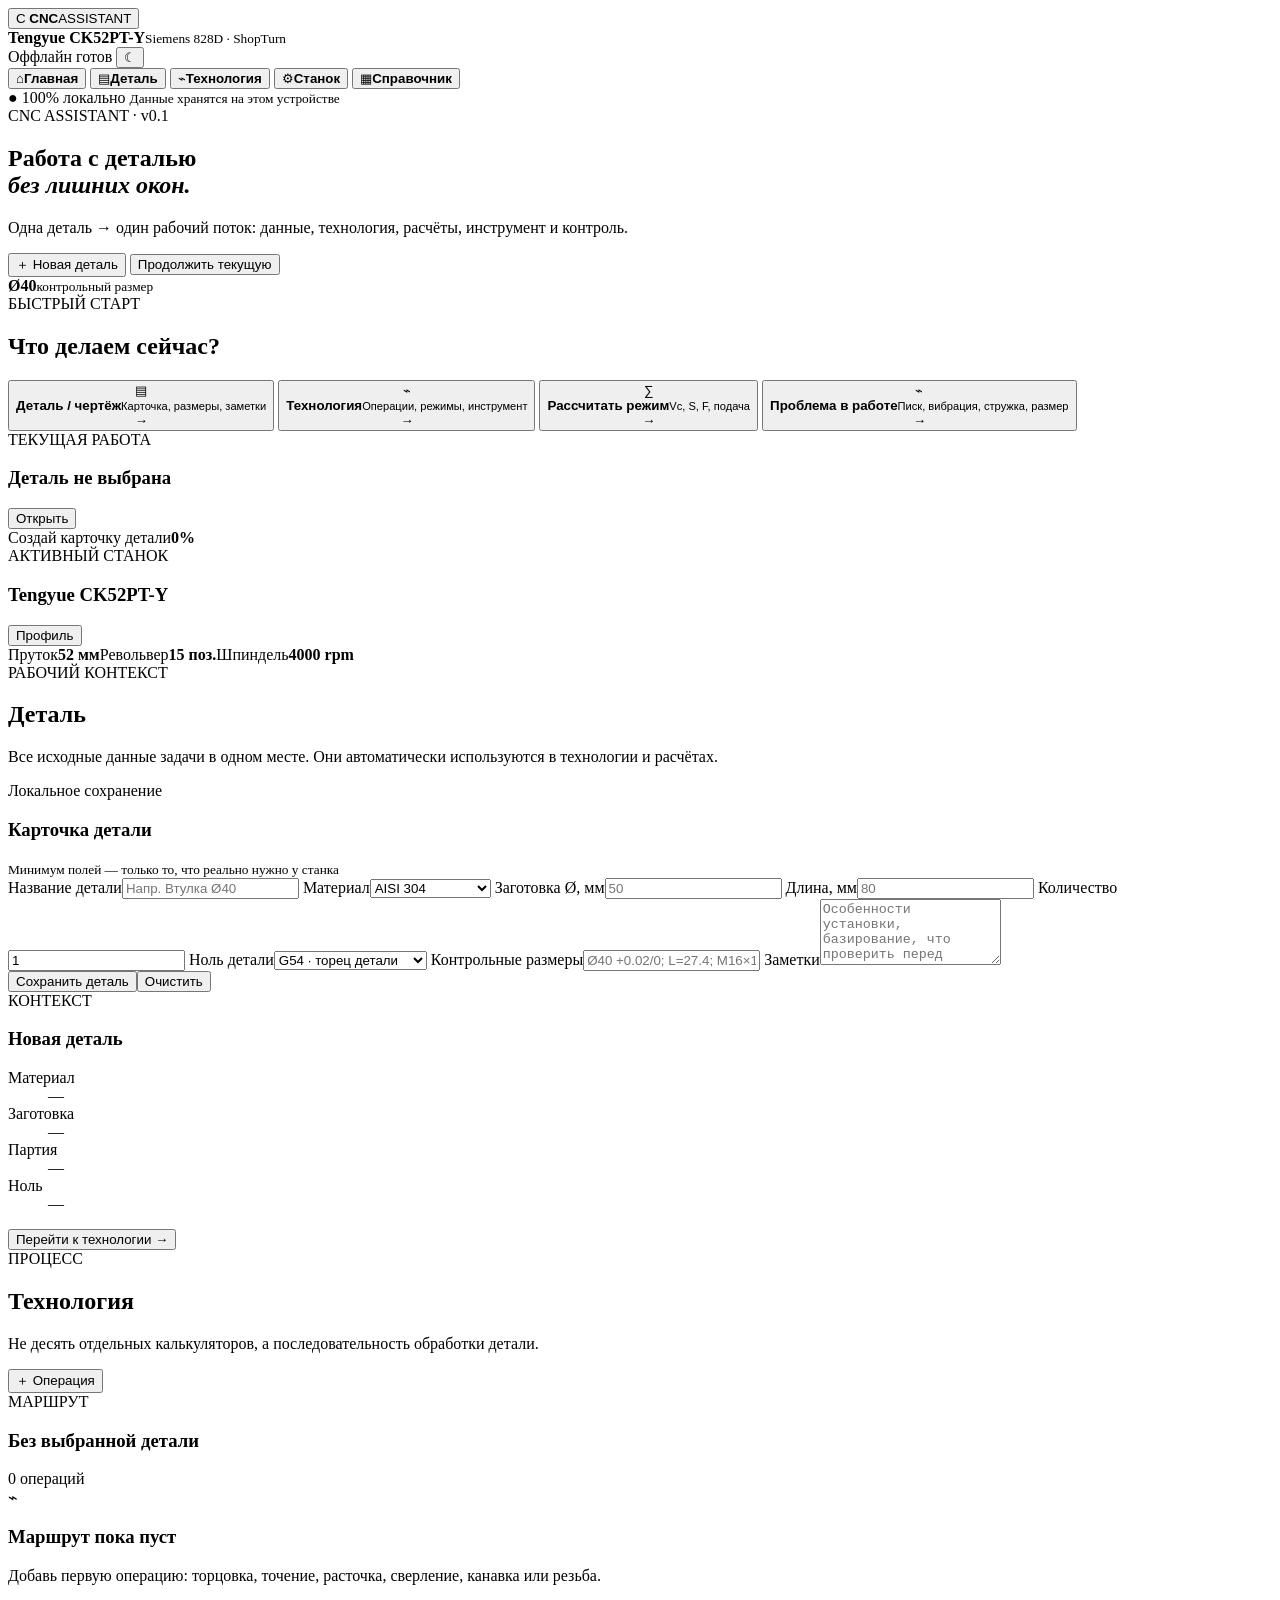
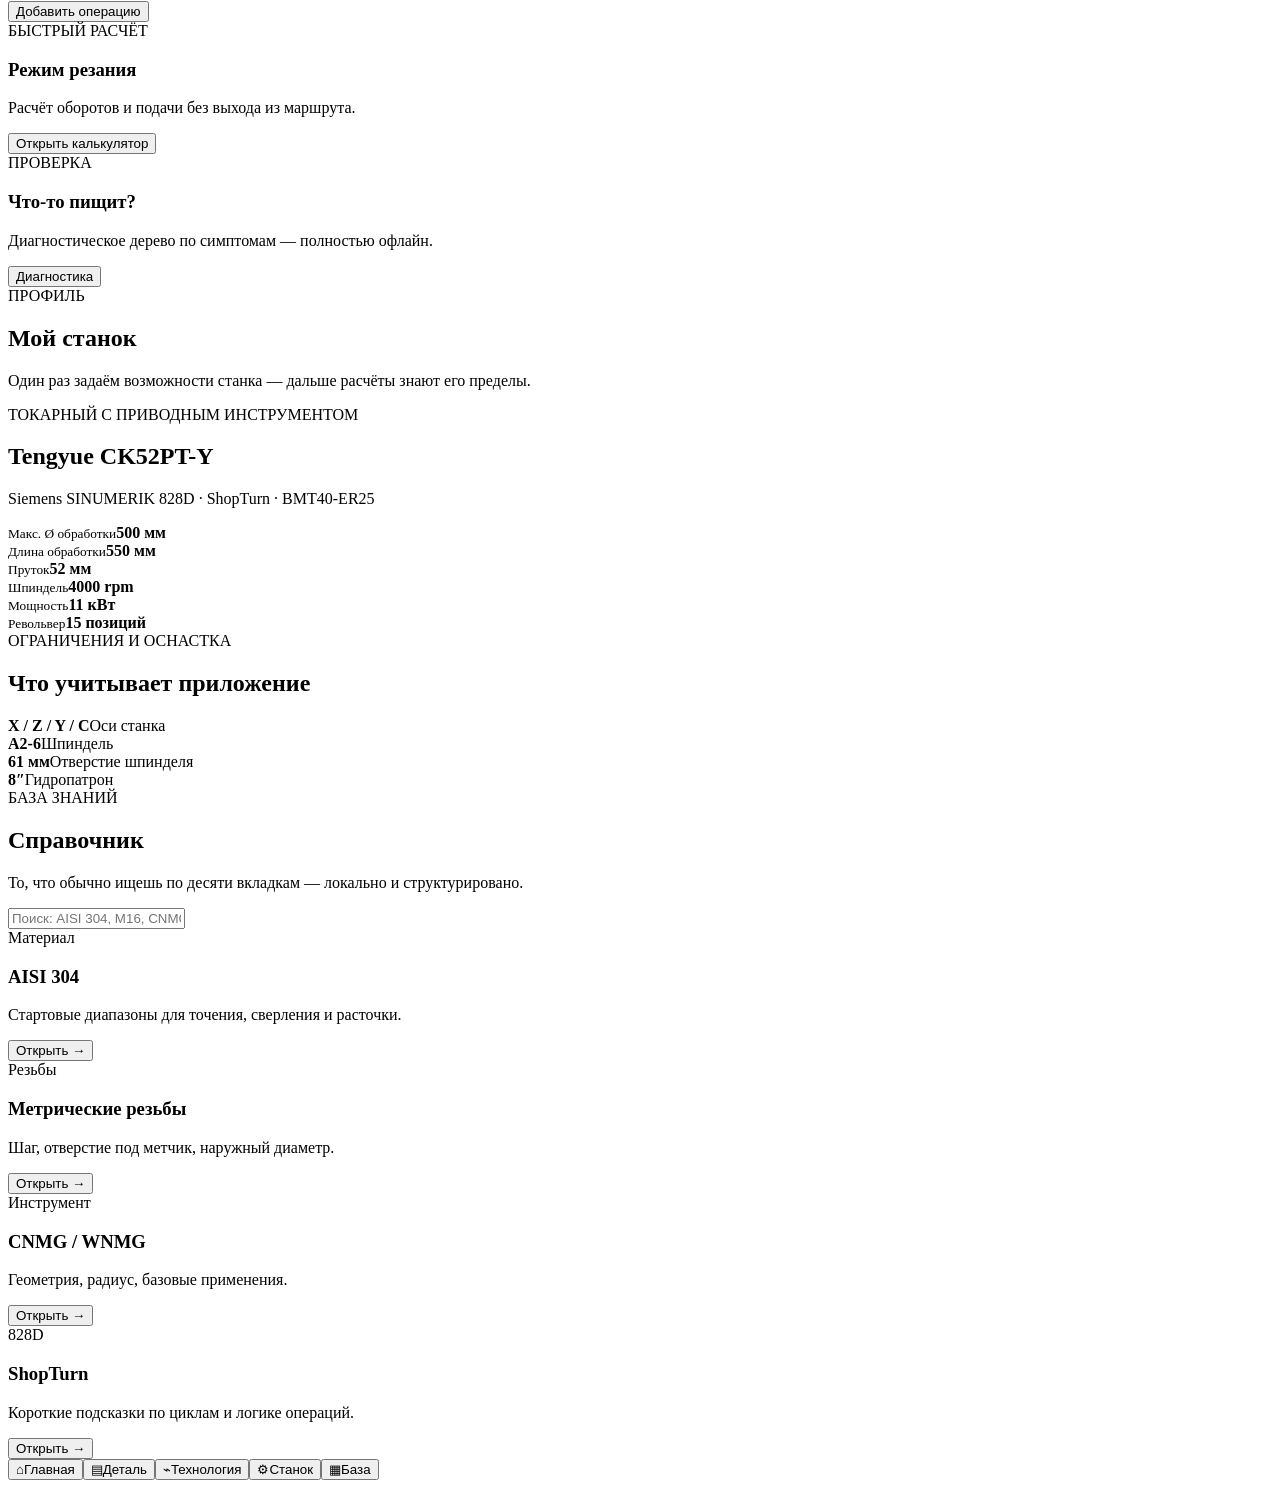
==== index.html @ 75bc3cf3 "feat: add structured CNC Assistant shell" ====
<!doctype html>
<html lang="ru">
<head>
  <meta charset="utf-8" />
  <meta name="viewport" content="width=device-width,initial-scale=1,viewport-fit=cover" />
  <meta name="theme-color" content="#071019" />
  <meta name="description" content="Offline CNC Assistant for Siemens 828D: job cards, cutting calculators, tooling, materials and diagnostics." />
  <title>CNC Assistant · 828D</title>
  <link rel="manifest" href="./manifest.webmanifest" />
  <link rel="icon" href="./icons/icon.svg" type="image/svg+xml" />
  <link rel="stylesheet" href="./src/styles.css" />
</head>
<body>
  <div class="app-shell">
    <header class="topbar">
      <button class="brand" data-nav="home" aria-label="На главную">
        <span class="brand-mark" aria-hidden="true">C</span>
        <span class="brand-copy"><strong>CNC</strong><span>ASSISTANT</span></span>
      </button>
      <div class="machine-pill" title="Активный профиль станка">
        <span class="machine-dot"></span>
        <span><strong>Tengyue CK52PT-Y</strong><small>Siemens 828D · ShopTurn</small></span>
      </div>
      <div class="top-actions">
        <span class="status-pill" id="networkStatus"><i></i><span>Оффлайн готов</span></span>
        <button class="icon-btn" id="themeToggle" aria-label="Сменить тему" title="Сменить тему">☾</button>
      </div>
    </header>

    <aside class="sidebar" aria-label="Навигация">
      <nav class="nav-list">
        <button class="nav-item active" data-nav="home"><span>⌂</span><b>Главная</b></button>
        <button class="nav-item" data-nav="job"><span>▤</span><b>Деталь</b></button>
        <button class="nav-item" data-nav="technology"><span>⌁</span><b>Технология</b></button>
        <button class="nav-item" data-nav="machine"><span>⚙</span><b>Станок</b></button>
        <button class="nav-item" data-nav="reference"><span>▦</span><b>Справочник</b></button>
      </nav>
      <div class="sidebar-foot">
        <span class="offline-badge">● 100% локально</span>
        <small>Данные хранятся на этом устройстве</small>
      </div>
    </aside>

    <main class="workspace">
      <section class="view active" id="view-home" data-view="home">
        <div class="hero panel">
          <div class="hero-copy">
            <span class="eyebrow">CNC ASSISTANT · v0.1</span>
            <h1>Работа с деталью<br><em>без лишних окон.</em></h1>
            <p>Одна деталь → один рабочий поток: данные, технология, расчёты, инструмент и контроль.</p>
            <div class="hero-actions">
              <button class="btn primary" data-nav="job">＋ Новая деталь</button>
              <button class="btn" id="resumeJobBtn">Продолжить текущую</button>
            </div>
          </div>
          <div class="hero-visual" aria-hidden="true">
            <div class="part-iso"><span class="ring r1"></span><span class="ring r2"></span><span class="ring r3"></span><span class="axis"></span></div>
            <div class="visual-tag"><b>Ø40</b><small>контрольный размер</small></div>
          </div>
        </div>

        <div class="section-head"><div><span class="eyebrow">БЫСТРЫЙ СТАРТ</span><h2>Что делаем сейчас?</h2></div></div>
        <div class="action-grid">
          <button class="action-card" data-nav="job"><span class="action-icon">▤</span><div><strong>Деталь / чертёж</strong><small>Карточка, размеры, заметки</small></div><i>→</i></button>
          <button class="action-card" data-nav="technology"><span class="action-icon">⌁</span><div><strong>Технология</strong><small>Операции, режимы, инструмент</small></div><i>→</i></button>
          <button class="action-card" data-open="calculator"><span class="action-icon">∑</span><div><strong>Рассчитать режим</strong><small>Vc, S, F, подача</small></div><i>→</i></button>
          <button class="action-card" data-open="diagnostics"><span class="action-icon">⌁</span><div><strong>Проблема в работе</strong><small>Писк, вибрация, стружка, размер</small></div><i>→</i></button>
        </div>

        <div class="home-columns">
          <section class="panel compact-panel">
            <div class="panel-title"><div><span class="eyebrow">ТЕКУЩАЯ РАБОТА</span><h3 id="currentJobTitle">Деталь не выбрана</h3></div><button class="text-btn" data-nav="job">Открыть</button></div>
            <div class="job-progress" id="jobProgress">
              <div class="progress-track"><span style="width:0%"></span></div>
              <div class="progress-meta"><span>Создай карточку детали</span><b>0%</b></div>
            </div>
          </section>
          <section class="panel compact-panel machine-summary">
            <div class="panel-title"><div><span class="eyebrow">АКТИВНЫЙ СТАНОК</span><h3>Tengyue CK52PT-Y</h3></div><button class="text-btn" data-nav="machine">Профиль</button></div>
            <div class="spec-row"><span>Пруток</span><b>52 мм</b><span>Револьвер</span><b>15 поз.</b><span>Шпиндель</span><b>4000 rpm</b></div>
          </section>
        </div>
      </section>

      <section class="view" id="view-job" data-view="job">
        <div class="page-head"><div><span class="eyebrow">РАБОЧИЙ КОНТЕКСТ</span><h1>Деталь</h1><p>Все исходные данные задачи в одном месте. Они автоматически используются в технологии и расчётах.</p></div><span class="local-chip">Локальное сохранение</span></div>
        <div class="content-split">
          <form class="panel form-panel" id="jobForm">
            <div class="panel-title"><div><h3>Карточка детали</h3><small>Минимум полей — только то, что реально нужно у станка</small></div></div>
            <div class="form-grid">
              <label><span>Название детали</span><input id="jobName" placeholder="Напр. Втулка Ø40" /></label>
              <label><span>Материал</span><select id="jobMaterial"><option>AISI 304</option><option>Сталь 45</option><option>40Х</option><option>Алюминий 6061</option><option>Полиамид PA6</option><option>PE1000</option></select></label>
              <label><span>Заготовка Ø, мм</span><input id="stockDiameter" type="number" inputmode="decimal" placeholder="50" /></label>
              <label><span>Длина, мм</span><input id="stockLength" type="number" inputmode="decimal" placeholder="80" /></label>
              <label><span>Количество</span><input id="jobQty" type="number" inputmode="numeric" min="1" value="1" /></label>
              <label><span>Ноль детали</span><select id="jobZero"><option>G54 · торец детали</option><option>G54 · торец кулачков</option><option>G55</option></select></label>
              <label class="wide"><span>Контрольные размеры</span><input id="controlDims" placeholder="Ø40 +0.02/0; L=27.4; M16×1.5" /></label>
              <label class="wide"><span>Заметки</span><textarea id="jobNotes" rows="4" placeholder="Особенности установки, базирование, что проверить перед запуском…"></textarea></label>
            </div>
            <div class="form-actions"><button class="btn primary" type="submit">Сохранить деталь</button><button class="btn danger-ghost" type="button" id="clearJobBtn">Очистить</button></div>
          </form>
          <aside class="panel context-card">
            <span class="eyebrow">КОНТЕКСТ</span><h3 id="jobContextName">Новая деталь</h3>
            <div class="context-part"><div class="mini-part"></div></div>
            <dl id="jobContextList"><div><dt>Материал</dt><dd>—</dd></div><div><dt>Заготовка</dt><dd>—</dd></div><div><dt>Партия</dt><dd>—</dd></div><div><dt>Ноль</dt><dd>—</dd></div></dl>
            <button class="btn full" data-nav="technology">Перейти к технологии →</button>
          </aside>
        </div>
      </section>

      <section class="view" id="view-technology" data-view="technology">
        <div class="page-head"><div><span class="eyebrow">ПРОЦЕСС</span><h1>Технология</h1><p>Не десять отдельных калькуляторов, а последовательность обработки детали.</p></div><button class="btn primary" id="addOperationBtn">＋ Операция</button></div>
        <div class="process-layout">
          <section class="panel process-panel">
            <div class="process-top"><div><span class="eyebrow">МАРШРУТ</span><h3 id="techJobName">Без выбранной детали</h3></div><span class="step-count" id="operationCount">0 операций</span></div>
            <div class="operations" id="operationsList"></div>
            <div class="empty-state" id="operationsEmpty"><span>⌁</span><h3>Маршрут пока пуст</h3><p>Добавь первую операцию: торцовка, точение, расточка, сверление, канавка или резьба.</p><button class="btn" id="emptyAddOperation">Добавить операцию</button></div>
          </section>
          <aside class="stack">
            <section class="panel side-tool"><span class="eyebrow">БЫСТРЫЙ РАСЧЁТ</span><h3>Режим резания</h3><p>Расчёт оборотов и подачи без выхода из маршрута.</p><button class="btn full" data-open="calculator">Открыть калькулятор</button></section>
            <section class="panel side-tool"><span class="eyebrow">ПРОВЕРКА</span><h3>Что-то пищит?</h3><p>Диагностическое дерево по симптомам — полностью офлайн.</p><button class="btn full" data-open="diagnostics">Диагностика</button></section>
          </aside>
        </div>
      </section>

      <section class="view" id="view-machine" data-view="machine">
        <div class="page-head"><div><span class="eyebrow">ПРОФИЛЬ</span><h1>Мой станок</h1><p>Один раз задаём возможности станка — дальше расчёты знают его пределы.</p></div></div>
        <section class="machine-hero panel"><div><div class="machine-art"><div class="lathe-body"><i></i><b></b><em></em></div></div></div><div class="machine-info"><span class="eyebrow">ТОКАРНЫЙ С ПРИВОДНЫМ ИНСТРУМЕНТОМ</span><h2>Tengyue CK52PT-Y</h2><p>Siemens SINUMERIK 828D · ShopTurn · BMT40-ER25</p><div class="spec-grid"><div><small>Макс. Ø обработки</small><b>500 мм</b></div><div><small>Длина обработки</small><b>550 мм</b></div><div><small>Пруток</small><b>52 мм</b></div><div><small>Шпиндель</small><b>4000 rpm</b></div><div><small>Мощность</small><b>11 кВт</b></div><div><small>Револьвер</small><b>15 позиций</b></div></div></div></section>
        <div class="section-head"><div><span class="eyebrow">ОГРАНИЧЕНИЯ И ОСНАСТКА</span><h2>Что учитывает приложение</h2></div></div>
        <div class="feature-row"><div class="feature-card"><b>X / Z / Y / C</b><span>Оси станка</span></div><div class="feature-card"><b>A2-6</b><span>Шпиндель</span></div><div class="feature-card"><b>61 мм</b><span>Отверстие шпинделя</span></div><div class="feature-card"><b>8″</b><span>Гидропатрон</span></div></div>
      </section>

      <section class="view" id="view-reference" data-view="reference">
        <div class="page-head"><div><span class="eyebrow">БАЗА ЗНАНИЙ</span><h1>Справочник</h1><p>То, что обычно ищешь по десяти вкладкам — локально и структурировано.</p></div><input class="search-input" id="referenceSearch" placeholder="Поиск: AISI 304, M16, CNMG…" /></div>
        <div class="reference-grid" id="referenceGrid">
          <article class="reference-card" data-search="aisi 304 нержавеющая сталь режимы материал"><span>Материал</span><h3>AISI 304</h3><p>Стартовые диапазоны для точения, сверления и расточки.</p><button data-open="material304">Открыть →</button></article>
          <article class="reference-card" data-search="резьба метрическая m16 m12 шаг отверстие"><span>Резьбы</span><h3>Метрические резьбы</h3><p>Шаг, отверстие под метчик, наружный диаметр.</p><button data-open="threads">Открыть →</button></article>
          <article class="reference-card" data-search="пластины cnmg wnmg инструмент токарный"><span>Инструмент</span><h3>CNMG / WNMG</h3><p>Геометрия, радиус, базовые применения.</p><button data-open="inserts">Открыть →</button></article>
          <article class="reference-card" data-search="shopturn siemens 828d циклы g код"><span>828D</span><h3>ShopTurn</h3><p>Короткие подсказки по циклам и логике операций.</p><button data-open="shopturn">Открыть →</button></article>
        </div>
      </section>
    </main>

    <nav class="mobile-nav" aria-label="Мобильная навигация">
      <button class="active" data-nav="home"><span>⌂</span>Главная</button><button data-nav="job"><span>▤</span>Деталь</button><button data-nav="technology"><span>⌁</span>Технология</button><button data-nav="machine"><span>⚙</span>Станок</button><button data-nav="reference"><span>▦</span>База</button>
    </nav>
  </div>

  <dialog class="modal" id="calculatorModal">
    <div class="modal-head"><div><span class="eyebrow">КАЛЬКУЛЯТОР</span><h2>Режим резания</h2></div><button class="close-btn" data-close>×</button></div>
    <form id="cuttingForm" class="calculator-form">
      <label><span>Диаметр D, мм</span><input id="calcD" type="number" value="40" step="0.1" /></label>
      <label><span>Скорость Vc, м/мин</span><input id="calcVc" type="number" value="120" step="1" /></label>
      <label><span>Подача f, мм/об</span><input id="calcF" type="number" value="0.08" step="0.01" /></label>
      <button class="btn primary" type="submit">Рассчитать</button>
    </form>
    <div class="calc-result"><div><small>Обороты</small><strong id="calcRpm">955</strong><span>об/мин</span></div><div><small>Подача</small><strong id="calcFeed">76</strong><span>мм/мин</span></div></div>
    <p class="hint">Формулы: n = 1000·Vc/(π·D), Vf = n·f. Это расчёт, а не автоматический выбор безопасного режима.</p>
  </dialog>

  <dialog class="modal" id="diagnosticsModal">
    <div class="modal-head"><div><span class="eyebrow">ДИАГНОСТИКА</span><h2>Что происходит?</h2></div><button class="close-btn" data-close>×</button></div>
    <div class="diagnostic-chips" id="diagnosticChips"><button data-diag="squeal">Писк / скрип</button><button data-diag="vibration">Вибрация</button><button data-diag="chips">Плохая стружка</button><button data-diag="size">Уходит размер</button></div>
    <div class="diag-result" id="diagResult"><span>Выбери симптом — покажу последовательность проверок без гадания и «магии».</span></div>
  </dialog>

  <dialog class="modal" id="operationModal">
    <div class="modal-head"><div><span class="eyebrow">МАРШРУТ</span><h2>Добавить операцию</h2></div><button class="close-btn" data-close>×</button></div>
    <form id="operationForm" class="operation-form">
      <label><span>Операция</span><select id="opType"><option>Торцовка</option><option>Наружное точение</option><option>Расточка</option><option>Сверление</option><option>Канавка</option><option>Отрезка</option><option>Наружная резьба</option><option>Внутренняя резьба</option></select></label>
      <label><span>Инструмент / позиция</span><input id="opTool" placeholder="T01 · CNMG120404" /></label>
      <div class="triple"><label><span>S, об/мин</span><input id="opRpm" type="number" placeholder="750" /></label><label><span>F, мм/об</span><input id="opFeed" type="number" step="0.01" placeholder="0.06" /></label><label><span>ap, мм</span><input id="opDepth" type="number" step="0.1" placeholder="1.0" /></label></div>
      <label><span>Комментарий</span><input id="opNote" placeholder="Черновой проход / контроль Ø…" /></label>
      <button class="btn primary" type="submit">Добавить в маршрут</button>
    </form>
  </dialog>

  <dialog class="modal info-modal" id="infoModal"><div class="modal-head"><div><span class="eyebrow">СПРАВОЧНИК</span><h2 id="infoTitle">Справка</h2></div><button class="close-btn" data-close>×</button></div><div id="infoContent" class="info-content"></div></dialog>

  <div class="toast" id="toast" role="status" aria-live="polite"></div>
  <script src="./src/app.js" defer></script>
</body>
</html>
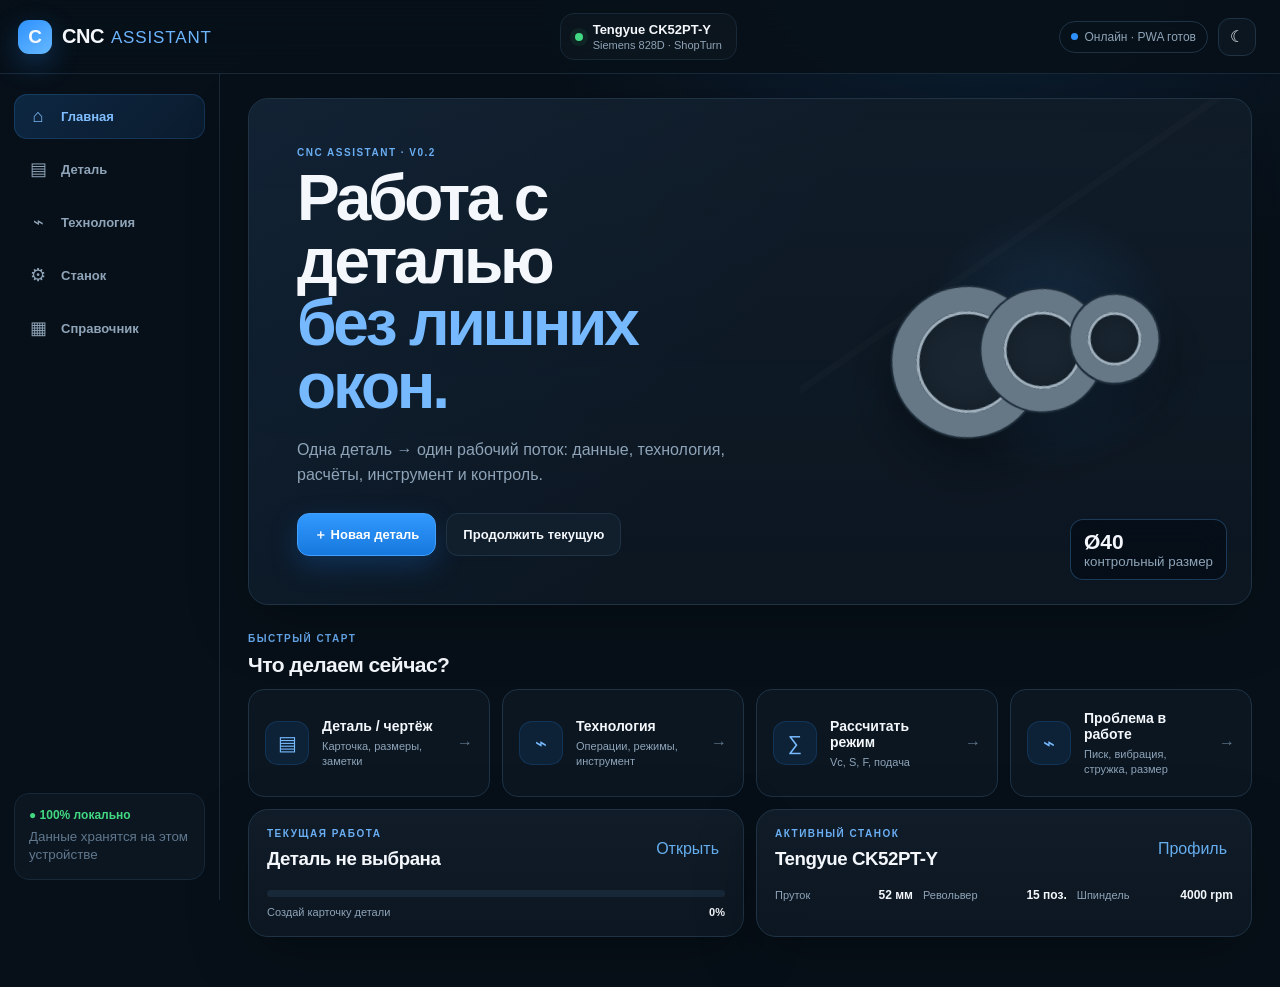
==== commit aaf6b133: "Load app viewport styles before first paint" ====
--- a/index.html
+++ b/index.html
@@ -2,13 +2,17 @@
 <html lang="ru">
 <head>
   <meta charset="utf-8" />
-  <meta name="viewport" content="width=device-width,initial-scale=1,viewport-fit=cover" />
+  <meta name="viewport" content="width=device-width,initial-scale=1,viewport-fit=cover,user-scalable=no" />
   <meta name="theme-color" content="#071019" />
+  <meta name="apple-mobile-web-app-capable" content="yes" />
+  <meta name="apple-mobile-web-app-status-bar-style" content="black-translucent" />
+  <meta name="apple-mobile-web-app-title" content="CNC 828D" />
   <meta name="description" content="Offline CNC Assistant for Siemens 828D: job cards, cutting calculators, tooling, materials and diagnostics." />
   <title>CNC Assistant · 828D</title>
   <link rel="manifest" href="./manifest.webmanifest" />
   <link rel="icon" href="./icons/icon.svg" type="image/svg+xml" />
   <link rel="stylesheet" href="./src/styles.css" />
+  <link id="v02css" rel="stylesheet" href="./src/v02.css" />
 </head>
 <body>
   <div class="app-shell">
--- a/src/styles.css
+++ b/src/styles.css
@@ -0,0 +1,12 @@
+:root{
+  color-scheme:dark;
+  --bg:#071019;--bg2:#0a141f;--panel:#0d1824cc;--panel-solid:#0e1a26;--panel-2:#111f2d;--line:#1f3345;--line-soft:#172839;
+  --text:#f4f7fb;--muted:#8fa4b8;--faint:#61788e;--blue:#2e91ff;--blue2:#146fd4;--green:#42d982;--amber:#ffb84a;--red:#ff6778;
+  --shadow:0 18px 60px rgba(0,0,0,.28);--radius:20px;--radius-sm:14px;
+  --sidebar:220px;--topbar:74px;
+}
+:root.light{color-scheme:light;--bg:#eef3f7;--bg2:#f7f9fb;--panel:#ffffffd9;--panel-solid:#fff;--panel-2:#f4f7fa;--line:#d7e0e8;--line-soft:#e6edf3;--text:#102131;--muted:#5f7284;--faint:#8192a2;--blue:#087cf1;--blue2:#0068cf;--green:#159d5b;--shadow:0 18px 60px rgba(31,59,82,.12)}
+*{box-sizing:border-box}html{background:var(--bg);scroll-behavior:smooth}body{margin:0;background:radial-gradient(circle at 76% -10%,rgba(46,145,255,.13),transparent 28rem),var(--bg);color:var(--text);font-family:Inter,ui-sans-serif,-apple-system,BlinkMacSystemFont,"SF Pro Display","Segoe UI",sans-serif;min-height:100vh}button,input,select,textarea{font:inherit}button{color:inherit}button:focus-visible,input:focus-visible,select:focus-visible,textarea:focus-visible{outline:2px solid var(--blue);outline-offset:2px}.app-shell{min-height:100vh;display:grid;grid-template-columns:var(--sidebar) 1fr;grid-template-rows:var(--topbar) 1fr;grid-template-areas:"top top" "side main"}.topbar{grid-area:top;display:grid;grid-template-columns:var(--sidebar) minmax(280px,1fr) auto;align-items:center;height:var(--topbar);border-bottom:1px solid var(--line-soft);background:color-mix(in srgb,var(--bg) 88%,transparent);backdrop-filter:blur(24px);position:sticky;top:0;z-index:30;padding:0 24px 0 18px}.brand{height:100%;border:0;background:transparent;display:flex;align-items:center;gap:10px;cursor:pointer;padding:0}.brand-mark{width:34px;height:34px;border-radius:11px;background:linear-gradient(145deg,var(--blue),#66b9ff);display:grid;place-items:center;font-size:19px;font-weight:900;box-shadow:0 10px 28px rgba(46,145,255,.28)}.brand-copy{display:flex;gap:7px;align-items:baseline;letter-spacing:-.03em}.brand-copy strong{font-size:20px}.brand-copy span{font-size:17px;color:#6cb5ff;letter-spacing:.05em}.machine-pill{justify-self:center;display:flex;align-items:center;gap:10px;padding:8px 14px;border:1px solid var(--line-soft);border-radius:14px;background:rgba(255,255,255,.018)}.machine-pill>span:last-child{display:flex;flex-direction:column}.machine-pill strong{font-size:13px}.machine-pill small{font-size:11px;color:var(--muted);margin-top:2px}.machine-dot{width:8px;height:8px;border-radius:50%;background:var(--green);box-shadow:0 0 0 5px rgba(66,217,130,.08)}.top-actions{display:flex;align-items:center;gap:10px}.status-pill{display:flex;align-items:center;gap:7px;border:1px solid var(--line);border-radius:999px;padding:8px 11px;color:var(--muted);font-size:12px}.status-pill i{width:7px;height:7px;background:var(--green);border-radius:50%}.status-pill.online i{background:var(--blue)}.icon-btn,.close-btn{width:38px;height:38px;border:1px solid var(--line);background:var(--panel);border-radius:12px;cursor:pointer}.sidebar{grid-area:side;position:sticky;top:var(--topbar);height:calc(100vh - var(--topbar));border-right:1px solid var(--line-soft);padding:20px 14px;display:flex;flex-direction:column;justify-content:space-between}.nav-list{display:flex;flex-direction:column;gap:7px}.nav-item{border:0;background:transparent;padding:12px 13px;border-radius:13px;display:flex;align-items:center;gap:12px;cursor:pointer;color:var(--muted);text-align:left}.nav-item span{font-size:18px;width:22px;text-align:center}.nav-item b{font-size:13px;font-weight:650}.nav-item:hover{background:rgba(255,255,255,.025);color:var(--text)}.nav-item.active{background:linear-gradient(135deg,rgba(46,145,255,.18),rgba(46,145,255,.09));box-shadow:inset 0 0 0 1px rgba(70,161,255,.18);color:#81beff}.sidebar-foot{border:1px solid var(--line-soft);border-radius:15px;padding:14px;background:var(--panel);display:flex;flex-direction:column;gap:6px}.sidebar-foot small{color:var(--faint);line-height:1.4}.offline-badge{color:var(--green);font-size:12px;font-weight:700}.workspace{grid-area:main;padding:24px 28px 50px;min-width:0}.view{display:none;animation:fade .22s ease}.view.active{display:block}@keyframes fade{from{opacity:0;transform:translateY(5px)}to{opacity:1;transform:none}}.panel{background:linear-gradient(180deg,color-mix(in srgb,var(--panel-solid) 96%,white 1%),var(--panel));border:1px solid var(--line);border-radius:var(--radius);box-shadow:var(--shadow)}.hero{min-height:330px;display:grid;grid-template-columns:1.1fr .9fr;overflow:hidden;position:relative}.hero:before{content:"";position:absolute;inset:0;background:linear-gradient(120deg,rgba(46,145,255,.06),transparent 50%);pointer-events:none}.hero-copy{padding:48px 48px;position:relative;z-index:2}.eyebrow{display:block;font-size:10px;letter-spacing:.15em;font-weight:800;color:#6aaef4;text-transform:uppercase;margin-bottom:9px}.hero h1,.page-head h1{margin:0;letter-spacing:-.05em;line-height:.98}.hero h1{font-size:clamp(42px,5vw,68px);max-width:720px}.hero h1 em{font-style:normal;color:#76b9ff}.hero p{color:var(--muted);max-width:650px;font-size:16px;line-height:1.55;margin:20px 0 26px}.hero-actions{display:flex;gap:10px;flex-wrap:wrap}.btn{border:1px solid var(--line);background:var(--panel-2);color:var(--text);border-radius:12px;padding:11px 16px;min-height:43px;cursor:pointer;font-weight:700;font-size:13px;transition:.18s ease}.btn:hover{transform:translateY(-1px);border-color:#35516a}.btn.primary{background:linear-gradient(180deg,#3299ff,#1678dd);border-color:#43a0ff;color:white;box-shadow:0 10px 28px rgba(24,121,222,.25)}.btn.full{width:100%}.btn.danger-ghost{color:var(--red);background:transparent}.hero-visual{position:relative;min-height:330px;background:radial-gradient(circle at 55% 48%,rgba(52,130,204,.22),transparent 36%),linear-gradient(145deg,transparent 0 35%,rgba(255,255,255,.015) 35% 36%,transparent 36% 100%)}.part-iso{position:absolute;width:280px;height:150px;left:50%;top:50%;transform:translate(-48%,-50%) rotate(-9deg);filter:drop-shadow(0 25px 30px rgba(0,0,0,.35))}.ring{position:absolute;border-radius:50%;border:24px solid #667786;background:#1a2732;box-shadow:inset 0 0 0 3px #9fb0bc,inset 0 0 28px #111a23,0 0 0 2px #1c2b37}.r1{width:150px;height:150px;left:0}.r2{width:122px;height:122px;left:90px;top:14px;border-width:22px}.r3{width:88px;height:88px;left:180px;top:31px;border-width:17px}.axis{position:absolute;height:32px;width:150px;left:72px;top:59px;border-radius:8px;background:linear-gradient(#95a3ad,#52626f 45%,#2b3a46 48%,#81919d);z-index:-1}.visual-tag{position:absolute;right:24px;bottom:24px;border:1px solid rgba(84,162,238,.3);background:rgba(4,12,20,.66);backdrop-filter:blur(14px);border-radius:13px;padding:10px 13px;display:flex;flex-direction:column}.visual-tag b{font-size:21px}.visual-tag small{color:var(--muted)}.section-head,.page-head,.panel-title,.process-top{display:flex;justify-content:space-between;align-items:flex-end;gap:18px}.section-head{margin:28px 0 12px}.section-head h2,.panel-title h3,.process-top h3{margin:0;letter-spacing:-.025em}.section-head h2{font-size:21px}.action-grid{display:grid;grid-template-columns:repeat(4,1fr);gap:12px}.action-card{min-height:108px;text-align:left;border:1px solid var(--line);border-radius:16px;background:var(--panel);display:grid;grid-template-columns:auto 1fr auto;align-items:center;gap:13px;padding:16px;cursor:pointer;transition:.18s ease}.action-card:hover{transform:translateY(-2px);border-color:#36546d;background:var(--panel-solid)}.action-card>i{font-style:normal;color:var(--faint)}.action-icon{width:44px;height:44px;display:grid;place-items:center;border-radius:13px;background:rgba(46,145,255,.1);border:1px solid rgba(46,145,255,.16);color:#77baff;font-size:20px}.action-card div{display:flex;flex-direction:column;gap:5px}.action-card strong{font-size:14px}.action-card small{color:var(--muted);font-size:11px;line-height:1.35}.home-columns{display:grid;grid-template-columns:1fr 1fr;gap:12px;margin-top:12px}.compact-panel{padding:18px}.panel-title{align-items:center}.panel-title small{color:var(--muted);display:block;margin-top:4px}.text-btn{border:0;background:transparent;color:#66aeef;cursor:pointer}.job-progress{margin-top:20px}.progress-track{height:7px;border-radius:999px;background:var(--line-soft);overflow:hidden}.progress-track span{display:block;height:100%;background:linear-gradient(90deg,var(--blue2),#65b9ff);border-radius:inherit;transition:.3s}.progress-meta{display:flex;justify-content:space-between;color:var(--muted);font-size:11px;margin-top:9px}.progress-meta b{color:var(--text)}.spec-row{display:grid;grid-template-columns:1fr auto 1fr auto 1fr auto;gap:8px 10px;margin-top:18px;align-items:center}.spec-row span{color:var(--muted);font-size:11px}.spec-row b{font-size:12px}.page-head{align-items:center;margin-bottom:20px}.page-head>div{max-width:700px}.page-head h1{font-size:42px}.page-head p{color:var(--muted);line-height:1.5;margin:10px 0 0}.local-chip,.step-count{padding:8px 11px;border-radius:999px;border:1px solid var(--line);font-size:11px;color:var(--green);white-space:nowrap}.content-split{display:grid;grid-template-columns:minmax(0,1fr) 310px;gap:14px}.form-panel,.context-card,.process-panel,.side-tool{padding:22px}.form-grid{display:grid;grid-template-columns:1fr 1fr;gap:14px;margin-top:22px}.form-grid label,.calculator-form label,.operation-form label{display:flex;flex-direction:column;gap:7px}.form-grid label>span,.calculator-form label>span,.operation-form label>span{font-size:11px;color:var(--muted);font-weight:700}.form-grid .wide{grid-column:1/-1}input,select,textarea{width:100%;border:1px solid var(--line);background:var(--bg2);color:var(--text);border-radius:11px;padding:11px 12px;min-height:42px}textarea{resize:vertical}.form-actions{display:flex;gap:9px;margin-top:18px}.context-card h3{font-size:24px;margin:0}.context-part{height:140px;display:grid;place-items:center;margin:14px 0}.mini-part{width:150px;height:72px;border-radius:36px;background:linear-gradient(180deg,#687988,#31414d 48%,#677985);box-shadow:inset 0 0 0 16px #263540,0 18px 35px rgba(0,0,0,.25);position:relative}.mini-part:after{content:"";position:absolute;width:54px;height:54px;border-radius:50%;left:48px;top:9px;background:var(--bg2);box-shadow:0 0 0 5px #9cacb8}.context-card dl{margin:0 0 18px}.context-card dl div{display:flex;justify-content:space-between;border-bottom:1px solid var(--line-soft);padding:10px 0;gap:18px}.context-card dt{color:var(--muted);font-size:11px}.context-card dd{margin:0;font-size:12px;text-align:right;font-weight:700}.process-layout{display:grid;grid-template-columns:minmax(0,1fr) 290px;gap:14px}.process-top{align-items:center}.operations{display:flex;flex-direction:column;gap:9px;margin-top:18px}.operation-row{display:grid;grid-template-columns:38px minmax(150px,1fr) auto auto;gap:12px;align-items:center;border:1px solid var(--line-soft);background:rgba(255,255,255,.015);border-radius:14px;padding:12px}.op-index{width:32px;height:32px;border-radius:10px;background:rgba(46,145,255,.1);color:#73b8ff;display:grid;place-items:center;font-weight:800;font-size:12px}.op-main{display:flex;flex-direction:column;gap:3px}.op-main b{font-size:13px}.op-main small{font-size:11px;color:var(--muted)}.op-values{display:flex;gap:12px}.op-values span{display:flex;flex-direction:column;color:var(--muted);font-size:9px}.op-values b{color:var(--text);font-size:11px;margin-top:2px}.op-delete{border:0;background:transparent;color:var(--faint);cursor:pointer;font-size:18px}.empty-state{min-height:340px;display:grid;place-items:center;align-content:center;text-align:center;padding:36px}.empty-state>span{font-size:40px;color:#69aff3}.empty-state h3{margin:10px 0 0}.empty-state p{color:var(--muted);max-width:420px;line-height:1.5}.stack{display:flex;flex-direction:column;gap:14px}.side-tool h3{margin:0}.side-tool p{color:var(--muted);font-size:12px;line-height:1.5}.machine-hero{display:grid;grid-template-columns:40% 60%;min-height:360px;overflow:hidden}.machine-art{height:100%;min-height:360px;display:grid;place-items:center;background:radial-gradient(circle,#142f45 0,transparent 63%)}.lathe-body{width:320px;height:120px;border-radius:14px;background:linear-gradient(180deg,#d2d8dc,#788996 52%,#40515d);box-shadow:0 22px 50px rgba(0,0,0,.32);position:relative}.lathe-body:before{content:"";position:absolute;width:85px;height:90px;left:22px;top:15px;border-radius:10px;background:linear-gradient(180deg,#374b5b,#12212d)}.lathe-body i{position:absolute;width:36px;height:36px;border-radius:50%;left:84px;top:42px;background:#0a1219;box-shadow:0 0 0 8px #7b8f9d}.lathe-body b{position:absolute;width:86px;height:100px;right:48px;top:10px;border-radius:10px;background:linear-gradient(180deg,#283b4b,#111f2a)}.lathe-body em{position:absolute;width:42px;height:70px;right:3px;bottom:-18px;background:#334754;transform:skewX(-6deg)}.machine-info{padding:44px}.machine-info h2{font-size:34px;margin:0;letter-spacing:-.04em}.machine-info>p{color:var(--muted)}.spec-grid{display:grid;grid-template-columns:repeat(3,1fr);gap:10px;margin-top:24px}.spec-grid div{border:1px solid var(--line-soft);border-radius:13px;padding:13px;background:rgba(255,255,255,.015);display:flex;flex-direction:column;gap:5px}.spec-grid small{color:var(--muted)}.feature-row{display:grid;grid-template-columns:repeat(4,1fr);gap:12px}.feature-card{border:1px solid var(--line);border-radius:15px;background:var(--panel);padding:18px;display:flex;flex-direction:column;gap:5px}.feature-card b{font-size:22px}.feature-card span{font-size:11px;color:var(--muted)}.search-input{max-width:320px}.reference-grid{display:grid;grid-template-columns:repeat(2,1fr);gap:12px}.reference-card{border:1px solid var(--line);background:var(--panel);border-radius:17px;padding:22px;min-height:180px}.reference-card>span{font-size:10px;text-transform:uppercase;letter-spacing:.13em;color:#6caff0;font-weight:800}.reference-card h3{font-size:22px;margin:12px 0 8px}.reference-card p{color:var(--muted);line-height:1.5;font-size:12px;max-width:460px}.reference-card button{border:0;background:transparent;padding:0;color:#73b8fb;cursor:pointer;font-weight:700;margin-top:12px}.mobile-nav{display:none}.modal{width:min(560px,calc(100vw - 28px));border:1px solid var(--line);border-radius:20px;background:var(--panel-solid);color:var(--text);padding:0;box-shadow:0 30px 100px rgba(0,0,0,.55)}.modal::backdrop{background:rgba(0,5,10,.68);backdrop-filter:blur(6px)}.modal-head{padding:20px 22px 14px;display:flex;justify-content:space-between;align-items:flex-start;border-bottom:1px solid var(--line-soft)}.modal-head h2{margin:0}.close-btn{font-size:22px}.calculator-form,.operation-form{padding:20px 22px;display:grid;grid-template-columns:1fr 1fr;gap:12px}.calculator-form .btn{grid-column:1/-1}.calc-result{display:grid;grid-template-columns:1fr 1fr;gap:10px;padding:0 22px}.calc-result div{border:1px solid var(--line);border-radius:14px;padding:14px;display:grid;grid-template-columns:1fr auto;align-items:end;background:var(--bg2)}.calc-result small{grid-column:1/-1;color:var(--muted)}.calc-result strong{font-size:30px;letter-spacing:-.04em}.calc-result span{font-size:11px;color:var(--muted);padding-bottom:4px}.hint{font-size:10px;color:var(--faint);line-height:1.5;padding:0 22px 20px}.diagnostic-chips{display:flex;gap:8px;flex-wrap:wrap;padding:20px 22px}.diagnostic-chips button{border:1px solid var(--line);background:var(--bg2);border-radius:999px;padding:9px 12px;color:var(--muted);cursor:pointer}.diagnostic-chips button.active{border-color:#318ce7;color:#7bbcff;background:rgba(46,145,255,.09)}.diag-result{margin:0 22px 22px;border:1px solid var(--line-soft);border-radius:14px;padding:16px;background:var(--bg2);color:var(--muted);line-height:1.55;font-size:12px}.diag-result ol{margin:8px 0 0;padding-left:20px}.diag-result li+li{margin-top:7px}.diag-result strong{color:var(--text)}.operation-form{grid-template-columns:1fr}.triple{display:grid;grid-template-columns:repeat(3,1fr);gap:10px}.info-content{padding:20px 22px;line-height:1.55;color:var(--muted);font-size:13px}.info-content h3{color:var(--text)}.info-table{width:100%;border-collapse:collapse}.info-table th,.info-table td{text-align:left;padding:9px 7px;border-bottom:1px solid var(--line-soft)}.info-table th{font-size:10px;text-transform:uppercase;color:var(--faint)}.toast{position:fixed;right:22px;bottom:22px;padding:11px 14px;border-radius:12px;background:#15283a;color:white;border:1px solid #2c4962;box-shadow:var(--shadow);transform:translateY(16px);opacity:0;pointer-events:none;transition:.22s;z-index:100;font-size:12px}.toast.show{transform:none;opacity:1}
+@media(max-width:1050px){:root{--sidebar:82px}.brand-copy{display:none}.sidebar{padding-inline:10px}.nav-item{justify-content:center}.nav-item b,.sidebar-foot small{display:none}.sidebar-foot{align-items:center;padding:10px}.offline-badge{font-size:0}.offline-badge:before{content:"●";font-size:16px}.action-grid{grid-template-columns:repeat(2,1fr)}.content-split,.process-layout{grid-template-columns:1fr}.context-card,.stack{display:grid;grid-template-columns:1fr 1fr}.context-card{grid-template-columns:1fr 1fr;align-items:center}.context-card .eyebrow,.context-card h3,.context-card .btn{grid-column:1/-1}.context-part{margin:0}.machine-hero{grid-template-columns:1fr}.hero{grid-template-columns:1fr}.hero-visual{display:none}.topbar{grid-template-columns:82px 1fr auto}}
+@media(max-width:720px){:root{--topbar:62px}.app-shell{display:block;padding-bottom:78px}.topbar{position:sticky;display:flex;justify-content:space-between;height:62px;padding:0 12px}.brand-mark{width:32px;height:32px}.machine-pill{border:0;padding:0;margin-left:auto;margin-right:8px}.machine-pill strong{font-size:11px}.machine-pill small{display:none}.status-pill{display:none}.sidebar{display:none}.workspace{padding:14px 12px 28px}.mobile-nav{position:fixed;left:8px;right:8px;bottom:max(8px,env(safe-area-inset-bottom));z-index:50;display:grid;grid-template-columns:repeat(5,1fr);border:1px solid var(--line);background:color-mix(in srgb,var(--panel-solid) 92%,transparent);backdrop-filter:blur(24px);border-radius:18px;padding:6px;box-shadow:0 18px 60px rgba(0,0,0,.35)}.mobile-nav button{border:0;background:transparent;color:var(--muted);font-size:9px;padding:6px 2px;border-radius:12px;display:flex;flex-direction:column;gap:3px;align-items:center}.mobile-nav button span{font-size:17px}.mobile-nav button.active{color:#73b8ff;background:rgba(46,145,255,.09)}.hero{min-height:auto}.hero-copy{padding:28px 22px}.hero h1{font-size:39px}.hero p{font-size:14px}.action-grid,.home-columns,.reference-grid,.feature-row{grid-template-columns:1fr}.action-card{min-height:86px}.page-head{align-items:flex-start;flex-direction:column}.page-head h1{font-size:35px}.content-split,.process-layout{display:block}.context-card,.stack{display:block;margin-top:12px}.form-grid{grid-template-columns:1fr}.form-grid .wide{grid-column:auto}.machine-hero{display:block}.machine-art{min-height:230px}.lathe-body{transform:scale(.78)}.machine-info{padding:24px}.spec-grid{grid-template-columns:1fr 1fr}.spec-row{grid-template-columns:1fr auto}.operation-row{grid-template-columns:34px 1fr auto}.op-values{grid-column:2/-1}.calculator-form{grid-template-columns:1fr}.calc-result{grid-template-columns:1fr 1fr}.triple{grid-template-columns:1fr}.toast{right:12px;left:12px;bottom:88px;text-align:center}}
+@media(max-width:390px){.machine-pill{display:none}.hero h1{font-size:35px}.hero-actions .btn{width:100%}.calc-result{grid-template-columns:1fr}.spec-grid{grid-template-columns:1fr}.reference-card{min-height:auto}}
--- a/src/v02.css
+++ b/src/v02.css
@@ -0,0 +1,195 @@
+/* CNC Assistant v0.2 — workshop extensions */
+.v02-toolbar{display:flex;gap:8px;flex-wrap:wrap;align-items:center}.btn.compact{min-height:36px;padding:8px 11px;font-size:12px}.btn.ghost{background:transparent}.btn.good{color:var(--green);border-color:color-mix(in srgb,var(--green) 30%,var(--line))}.btn.warn{color:var(--amber);border-color:color-mix(in srgb,var(--amber) 30%,var(--line))}.job-tools-grid{display:grid;grid-template-columns:minmax(0,.9fr) minmax(0,1.1fr);gap:14px;margin-top:14px}.work-panel{padding:20px}.work-panel .panel-title{margin-bottom:16px}.setup-list{display:grid;gap:8px}.setup-check{display:flex;align-items:center;gap:11px;border:1px solid var(--line-soft);border-radius:12px;padding:11px 12px;background:rgba(255,255,255,.012);cursor:pointer}.setup-check input{width:18px;height:18px;min-height:0;accent-color:var(--blue)}.setup-check span{font-size:12px;line-height:1.35}.setup-check.checked{border-color:rgba(66,217,130,.28);background:rgba(66,217,130,.05)}.setup-meter{margin-top:14px}.setup-meter-top{display:flex;justify-content:space-between;color:var(--muted);font-size:11px;margin-bottom:7px}.setup-meter-track{height:7px;background:var(--line-soft);border-radius:999px;overflow:hidden}.setup-meter-track span{height:100%;display:block;width:0;background:linear-gradient(90deg,var(--blue2),var(--green));transition:.25s}.measure-form{display:grid;grid-template-columns:1.1fr .8fr .7fr .7fr .9fr auto;gap:8px;align-items:end}.measure-form label{display:flex;flex-direction:column;gap:6px}.measure-form label span{font-size:10px;color:var(--muted);font-weight:700}.measure-form input{padding:9px 10px;min-height:38px}.measure-table{margin-top:14px;border-top:1px solid var(--line-soft)}.measure-row{display:grid;grid-template-columns:minmax(110px,1.3fr) .8fr .9fr .8fr auto;gap:10px;align-items:center;padding:10px 2px;border-bottom:1px solid var(--line-soft);font-size:11px}.measure-row .dim{font-weight:800}.measure-row small{color:var(--muted)}.measure-status{border-radius:999px;padding:5px 8px;font-weight:800;text-align:center}.measure-status.ok{color:var(--green);background:rgba(66,217,130,.08)}.measure-status.bad{color:var(--red);background:rgba(255,103,120,.08)}.measure-delete{border:0;background:transparent;color:var(--faint);cursor:pointer;font-size:16px}.route-summary{display:grid;grid-template-columns:repeat(4,1fr);gap:8px;margin:14px 0 0}.route-stat{border:1px solid var(--line-soft);border-radius:12px;padding:10px 11px;background:rgba(255,255,255,.012)}.route-stat small{display:block;color:var(--muted);font-size:9px;text-transform:uppercase;letter-spacing:.08em}.route-stat b{display:block;margin-top:4px;font-size:14px}.operation-row{grid-template-columns:38px minmax(150px,1fr) auto auto!important}.op-tools{display:flex;gap:4px}.op-tools button{width:30px;height:30px;border:1px solid var(--line-soft);background:transparent;border-radius:9px;color:var(--muted);cursor:pointer}.op-tools button:hover{color:var(--text);border-color:#35516a}.op-warning{display:inline-flex;align-items:center;gap:5px;color:var(--amber);font-size:10px;margin-top:4px}.turret-section{margin-top:14px;padding:20px}.turret-head{display:flex;align-items:center;justify-content:space-between;gap:14px;margin-bottom:14px}.turret-grid{display:grid;grid-template-columns:repeat(5,1fr);gap:9px}.turret-slot{min-height:116px;border:1px solid var(--line);border-radius:14px;background:rgba(255,255,255,.014);padding:11px;text-align:left;cursor:pointer;display:flex;flex-direction:column;gap:5px;transition:.16s}.turret-slot:hover{transform:translateY(-1px);border-color:#3c5b74}.turret-slot.empty{border-style:dashed;color:var(--faint)}.turret-slot .slot-no{font-size:9px;color:#68aff5;letter-spacing:.1em;font-weight:900}.turret-slot strong{font-size:12px;line-height:1.25}.turret-slot small{color:var(--muted);font-size:10px;line-height:1.25}.turret-slot .stick{margin-top:auto;color:var(--faint);font-size:9px}.limit-banner{display:none;margin-top:10px;padding:10px 12px;border-radius:11px;font-size:11px;line-height:1.4}.limit-banner.show{display:block}.limit-banner.ok{color:var(--green);background:rgba(66,217,130,.07);border:1px solid rgba(66,217,130,.18)}.limit-banner.warn{color:var(--amber);background:rgba(255,184,74,.07);border:1px solid rgba(255,184,74,.2)}.backup-note{font-size:10px;color:var(--faint);margin-left:auto}.tool-form{display:grid;grid-template-columns:1fr 1fr;gap:12px}.tool-form label{display:flex;flex-direction:column;gap:6px}.tool-form label span{font-size:10px;color:var(--muted);font-weight:700}.tool-form .wide{grid-column:1/-1}.tool-form-actions{display:flex;gap:8px;grid-column:1/-1;margin-top:4px}.modal.wide-modal{width:min(650px,calc(100vw - 28px))}
+@media(max-width:1050px){.job-tools-grid{grid-template-columns:1fr}.turret-grid{grid-template-columns:repeat(3,1fr)}.measure-form{grid-template-columns:repeat(3,1fr)}.measure-form .btn{grid-column:1/-1}.route-summary{grid-template-columns:repeat(2,1fr)}}
+@media(max-width:720px){.job-tools-grid{margin-top:10px}.work-panel,.turret-section{padding:15px}.measure-form{grid-template-columns:1fr 1fr}.measure-row{grid-template-columns:1fr auto auto}.measure-row .range,.measure-row small{display:none}.turret-grid{grid-template-columns:repeat(2,1fr)}.route-summary{grid-template-columns:1fr 1fr}.operation-row{grid-template-columns:34px minmax(0,1fr)!important}.operation-row .op-values{grid-column:2/-1}.operation-row .op-tools{grid-column:2/-1}.backup-note{display:none}.tool-form{grid-template-columns:1fr}.tool-form .wide,.tool-form-actions{grid-column:1}}
+
+/* v0.3 — application viewport contract.
+   Topbar and Dock belong to the app surface, not to document scroll or browser chrome.
+   Safe-area values affect content spacing only; they never move the Dock. */
+@media(max-width:720px){
+  :root{
+    --app-topbar-height:64px;
+    --app-dock-height:68px;
+    --app-dock-width:87%;
+    --app-dock-bottom:2px;
+    --app-content-x:12px;
+    --app-content-gap:14px;
+  }
+
+  html,
+  body{
+    width:100%;
+    height:100%;
+    min-height:100%;
+    overflow:hidden;
+    overscroll-behavior:none;
+  }
+
+  body{
+    position:relative;
+    background:
+      radial-gradient(circle at 78% -10%,rgba(46,145,255,.14),transparent 26rem),
+      var(--bg);
+  }
+
+  .app-shell{
+    position:fixed;
+    inset:0;
+    z-index:0;
+    width:100%;
+    height:100vh;
+    height:100dvh;
+    min-height:0;
+    max-height:100dvh;
+    padding:0;
+    display:grid;
+    grid-template-columns:minmax(0,1fr);
+    grid-template-rows:calc(var(--app-topbar-height) + env(safe-area-inset-top,0px)) minmax(0,1fr);
+    grid-template-areas:"top" "main";
+    overflow:hidden;
+    isolation:isolate;
+  }
+
+  .topbar{
+    grid-area:top;
+    position:relative;
+    inset:auto;
+    top:auto;
+    width:100%;
+    height:100%;
+    min-height:0;
+    margin:0;
+    padding:env(safe-area-inset-top,0px) 12px 0;
+    display:flex;
+    align-items:center;
+    justify-content:space-between;
+    border:0;
+    border-bottom:1px solid var(--line-soft);
+    border-radius:0 0 30px 30px;
+    background:
+      linear-gradient(180deg,rgba(255,255,255,.055),rgba(255,255,255,.016)),
+      color-mix(in srgb,var(--bg) 88%,transparent);
+    box-shadow:0 16px 42px rgba(0,0,0,.20),inset 0 -1px 0 rgba(255,255,255,.025);
+    backdrop-filter:blur(26px) saturate(138%);
+    -webkit-backdrop-filter:blur(26px) saturate(138%);
+    transform:translateZ(0);
+  }
+
+  .workspace{
+    grid-area:main;
+    position:relative;
+    width:100%;
+    max-width:100%;
+    height:100%;
+    min-height:0;
+    margin:0;
+    padding:
+      var(--app-content-gap)
+      var(--app-content-x)
+      calc(var(--app-dock-height) + var(--app-dock-bottom) + 24px + env(safe-area-inset-bottom,0px));
+    overflow-x:hidden;
+    overflow-y:auto;
+    overscroll-behavior-x:none;
+    overscroll-behavior-y:contain;
+    -webkit-overflow-scrolling:touch;
+    scroll-padding-top:var(--app-content-gap);
+    scroll-padding-bottom:calc(var(--app-dock-height) + 28px + env(safe-area-inset-bottom,0px));
+    scrollbar-width:none;
+  }
+
+  .workspace::-webkit-scrollbar{display:none}
+
+  .mobile-nav{
+    position:absolute;
+    left:50%;
+    right:auto;
+    bottom:var(--app-dock-bottom);
+    z-index:70;
+    width:min(var(--app-dock-width),620px);
+    height:var(--app-dock-height);
+    margin:0;
+    padding:6px;
+    display:grid;
+    grid-template-columns:repeat(5,minmax(0,1fr));
+    border:1px solid color-mix(in srgb,var(--line) 86%,white 5%);
+    border-radius:24px;
+    background:
+      linear-gradient(180deg,rgba(255,255,255,.065),rgba(255,255,255,.018)),
+      color-mix(in srgb,var(--panel-solid) 91%,transparent);
+    box-shadow:
+      0 20px 52px rgba(0,0,0,.42),
+      0 2px 10px rgba(0,0,0,.22),
+      inset 0 1px 0 rgba(255,255,255,.055);
+    backdrop-filter:blur(28px) saturate(145%);
+    -webkit-backdrop-filter:blur(28px) saturate(145%);
+    transform:translate3d(-50%,0,0);
+    contain:layout paint;
+  }
+
+  .mobile-nav::before{
+    content:"";
+    position:absolute;
+    inset:1px 14px auto;
+    height:1px;
+    border-radius:999px;
+    background:linear-gradient(90deg,transparent,rgba(255,255,255,.16),transparent);
+    pointer-events:none;
+  }
+
+  .mobile-nav button{
+    min-width:0;
+    min-height:0;
+    padding:6px 2px;
+    border-radius:16px;
+    gap:3px;
+    transition:transform .16s ease,background .18s ease,color .18s ease,box-shadow .18s ease;
+  }
+
+  .mobile-nav button span{
+    font-size:19px;
+    line-height:1;
+  }
+
+  .mobile-nav button.active{
+    color:#7cc0ff;
+    background:linear-gradient(180deg,rgba(46,145,255,.16),rgba(46,145,255,.075));
+    box-shadow:inset 0 0 0 1px rgba(95,176,255,.09);
+  }
+
+  .mobile-nav button:active{transform:scale(.95)}
+
+  .toast{
+    position:absolute;
+    left:12px;
+    right:12px;
+    bottom:calc(var(--app-dock-bottom) + var(--app-dock-height) + 10px);
+    z-index:90;
+    width:auto;
+    margin:0 auto;
+  }
+
+  .hero,
+  .panel,
+  .action-card,
+  .reference-card{
+    backface-visibility:hidden;
+  }
+
+  .btn,
+  .action-card,
+  .nav-item,
+  .mobile-nav button{
+    -webkit-tap-highlight-color:transparent;
+  }
+}
+
+@media(max-width:390px){
+  :root{
+    --app-content-x:10px;
+    --app-dock-width:88%;
+  }
+}
+
+@media(prefers-reduced-motion:reduce){
+  .mobile-nav button{transition:none}
+}
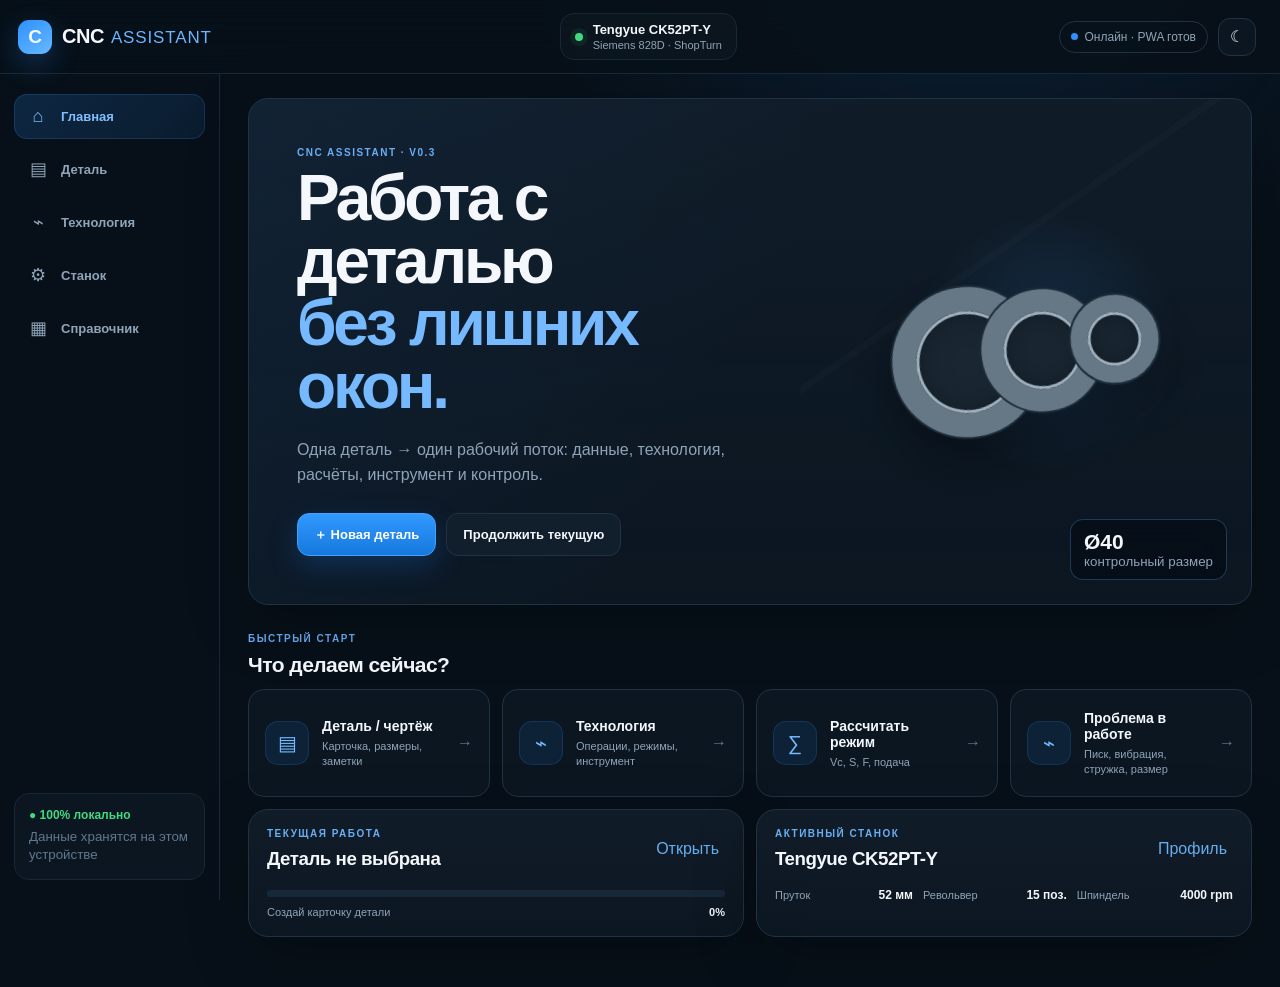
==== commit 2fd8827c: "chore: bust cache for dock behavior update" ====
--- a/index.html
+++ b/index.html
@@ -11,8 +11,8 @@
   <title>CNC Assistant · 828D</title>
   <link rel="manifest" href="./manifest.webmanifest" />
   <link rel="icon" href="./icons/icon.svg" type="image/svg+xml" />
-  <link rel="stylesheet" href="./src/styles.css" />
-  <link id="v02css" rel="stylesheet" href="./src/v02.css" />
+  <link rel="stylesheet" href="./src/styles.css?v=0.4.0" />
+  <link id="v02css" rel="stylesheet" href="./src/v02.css?v=0.4.0" />
 </head>
 <body>
   <div class="app-shell">
@@ -182,6 +182,6 @@
   <dialog class="modal info-modal" id="infoModal"><div class="modal-head"><div><span class="eyebrow">СПРАВОЧНИК</span><h2 id="infoTitle">Справка</h2></div><button class="close-btn" data-close>×</button></div><div id="infoContent" class="info-content"></div></dialog>
 
   <div class="toast" id="toast" role="status" aria-live="polite"></div>
-  <script src="./src/app.js" defer></script>
+  <script src="./src/app.js?v=0.4.0" defer></script>
 </body>
 </html>
--- a/src/v02.css
+++ b/src/v02.css
@@ -100,7 +100,7 @@
   .workspace::-webkit-scrollbar{display:none}
 
   .mobile-nav{
-    position:absolute;
+    position:fixed;
     left:50%;
     right:auto;
     bottom:var(--app-dock-bottom);
@@ -123,7 +123,20 @@
     backdrop-filter:blur(28px) saturate(145%);
     -webkit-backdrop-filter:blur(28px) saturate(145%);
     transform:translate3d(-50%,0,0);
+    opacity:1;
+    transition:
+      transform .28s cubic-bezier(.2,.75,.25,1),
+      opacity .2s ease;
+    will-change:transform,opacity;
     contain:layout paint;
+  }
+
+  /* Hochu behavior: scroll down -> hide, scroll up -> show.
+     Keep X centering while translating the dock below the viewport. */
+  .mobile-nav.is-hidden{
+    transform:translate3d(-50%,145%,0);
+    opacity:.2;
+    pointer-events:none;
   }
 
   .mobile-nav::before{
@@ -191,5 +204,43 @@
 }
 
 @media(prefers-reduced-motion:reduce){
+  .mobile-nav{transition:none!important}
   .mobile-nav button{transition:none}
 }
+
+
+/* v0.3.1 — mobile job-card action grid.
+   Prevent the action row from overflowing the card on phone widths. */
+@media(max-width:720px){
+  #jobForm .form-actions{
+    display:grid;
+    grid-template-columns:repeat(2,minmax(0,1fr));
+    gap:10px;
+    width:100%;
+    max-width:100%;
+    align-items:stretch;
+  }
+
+  #jobForm .form-actions .btn{
+    width:100%;
+    min-width:0;
+    min-height:54px;
+    margin:0;
+    padding:12px 10px;
+    justify-content:center;
+    text-align:center;
+    white-space:normal;
+    line-height:1.18;
+    border-radius:16px;
+  }
+
+  #jobForm .form-actions .backup-note{
+    display:none;
+  }
+}
+
+@media(max-width:350px){
+  #jobForm .form-actions{
+    grid-template-columns:minmax(0,1fr);
+  }
+}
